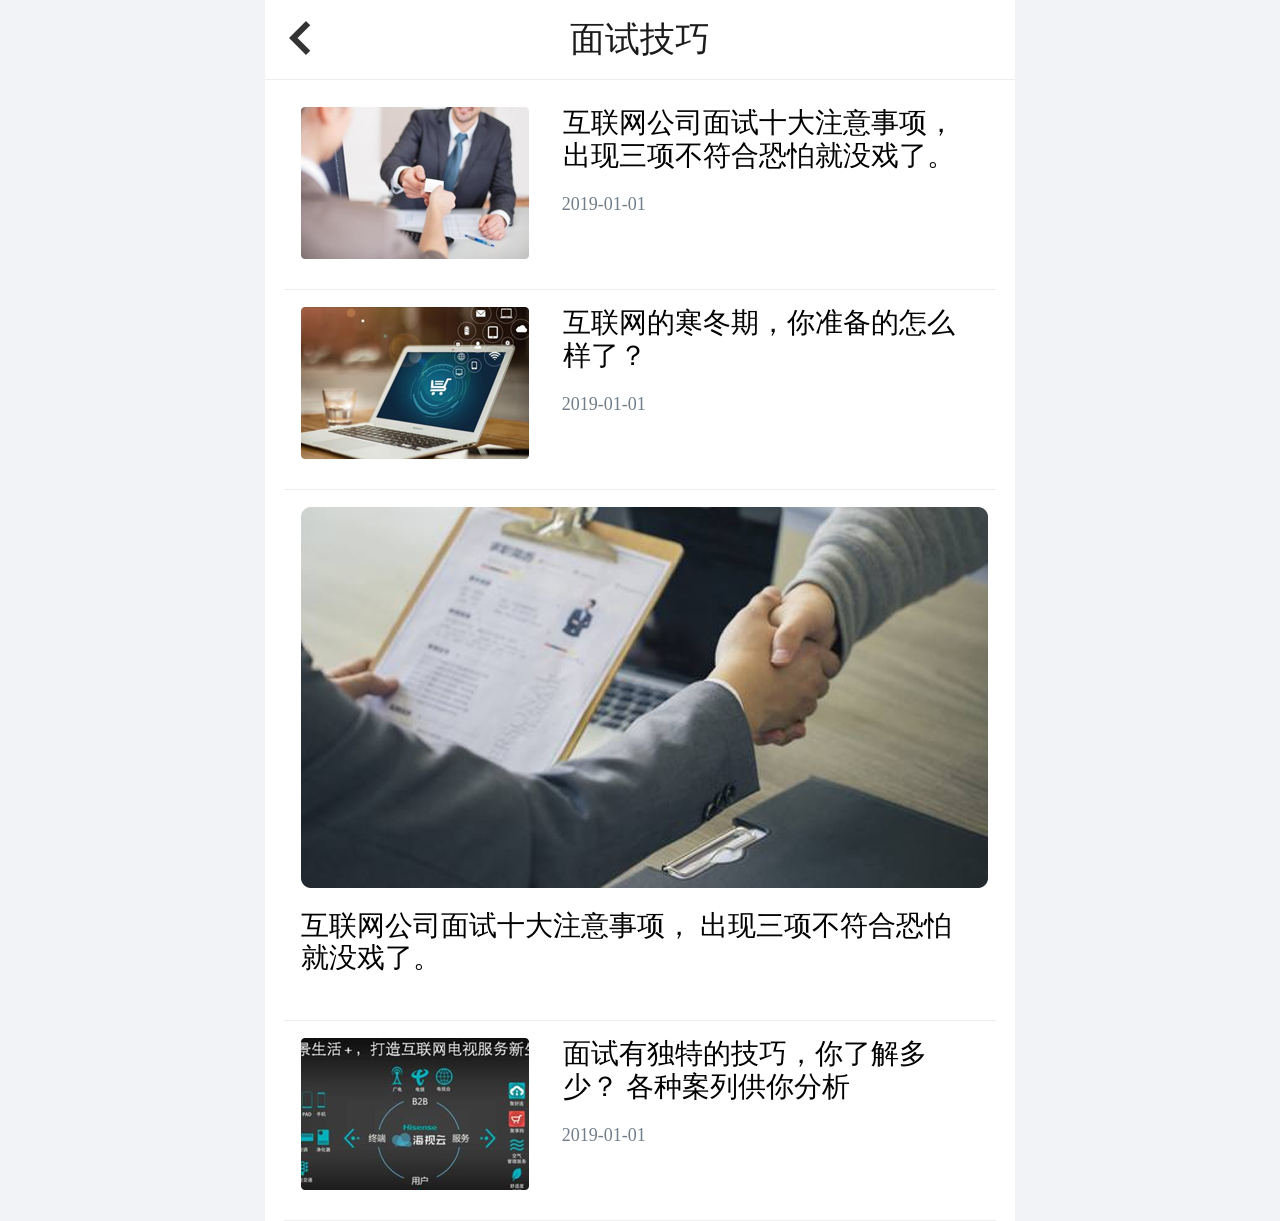
==== skill.html @ 9ead9903 "添加了新页面" ====
<!DOCTYPE html>
<html lang="en">
<head>
    <meta charset="UTF-8">
    <meta name="viewport" content="width=device-width, initial-scale=1.0,
    user-scalable=no, maximum-scale=1.0, minimum-scale=1.0">
    <title>面试技巧</title>
    <link rel="stylesheet" href="css/normalize.css" />
    <link rel="stylesheet" href="css/skill.css" />
    <link rel="stylesheet" href="css/swiper.min.css" />
</head>
<body>
     <section class="wrap">
         <!-- 头部区域 -->
         <a href="index.html" class="return"></a>
        <header class="header">面试技巧</header>
    </section>

    <!-- 内容详情页 开始 -->
    <div class="content">
        <ul>
            <li>
                <a href="#">
                    <img src="images/面试技巧1.png" alt="">
                    <p>互联网公司面试十大注意事项， 出现三项不符合恐怕就没戏了。</p>
                    <span>2019-01-01</span>
                </a>
            </li>
            <li>
                <a href="#">
                    <img src="images/面试技巧2.png" alt="">
                    <p>互联网的寒冬期，你准备的怎么样了？</p>
                    <span>2019-01-01</span>
                </a>
            </li>
            <li>
                <a href="#">
                    <img src="images/面试技巧3.png" alt="">
                     <p>互联网公司面试十大注意事项， 出现三项不符合恐怕 就没戏了。</p>
                </a>
            </li>
            <li>
                <a href="#">
                    <img src="images/面试技巧4.png" alt="">
                  <p>面试有独特的技巧，你了解多少？ 各种案列供你分析</p>
                  <span>2019-01-01</span>
                </a>
            </li>
        </ul>
    </div>
    <!-- 内容详情页 结束 -->
    <script src="js/swiper.min.js"></script>
    <script src="js/flexible.js"></script>
</body>
</html>
---- css/skill.css ----
.wrap {
  position: relative;
  background-color: #fff;
  padding-bottom: 0.2667rem;
}
.wrap .return {
  position: absolute;
  top: 0.1333rem;
  left: 0.1333rem;
  text-decoration: none;
  font-size: 1.6rem;
  font-family: 'icomoon';
  color: #333333;
}
.wrap header {
  width: 100%;
  height: 2.1333rem;
  line-height: 2.1333rem;
  text-align: center;
  color: #1B1B1B;
  font-size: 0.9333rem;
  border-bottom: 0.0267rem solid #ededed;
}
.content {
  width: 100%;
  background-color: #fff;
}
.content ul {
  margin: auto;
  width: 95%;
}
.content ul li {
  padding: 0.4667rem;
  height: 5.3333rem;
  border-bottom: 0.0267rem solid #ededed;
}
.content ul li a {
  text-decoration: none;
}
.content ul li a p {
  float: right;
  width: 11.0933rem;
  height: 2.0533rem;
  font-size: 0.7467rem;
  color: #010101;
}
.content ul li a span {
  float: left;
  display: block;
  margin-left: 0.867rem;
  margin-top: 0.2667rem;
  font-size: 0.48rem;
  color: #717D88;
}
.content ul li a img {
  float: left;
  width: 6.08rem;
  height: 4.0533rem;
}
.content ul li:nth-child(3) {
  height: 14.16rem;
}
.content ul li:nth-child(3) a img {
  width: 18.32rem;
  height: 10.16rem;
}
.content ul li:nth-child(3) a p {
  margin-top: 0.5667rem;
  width: 100%;
}
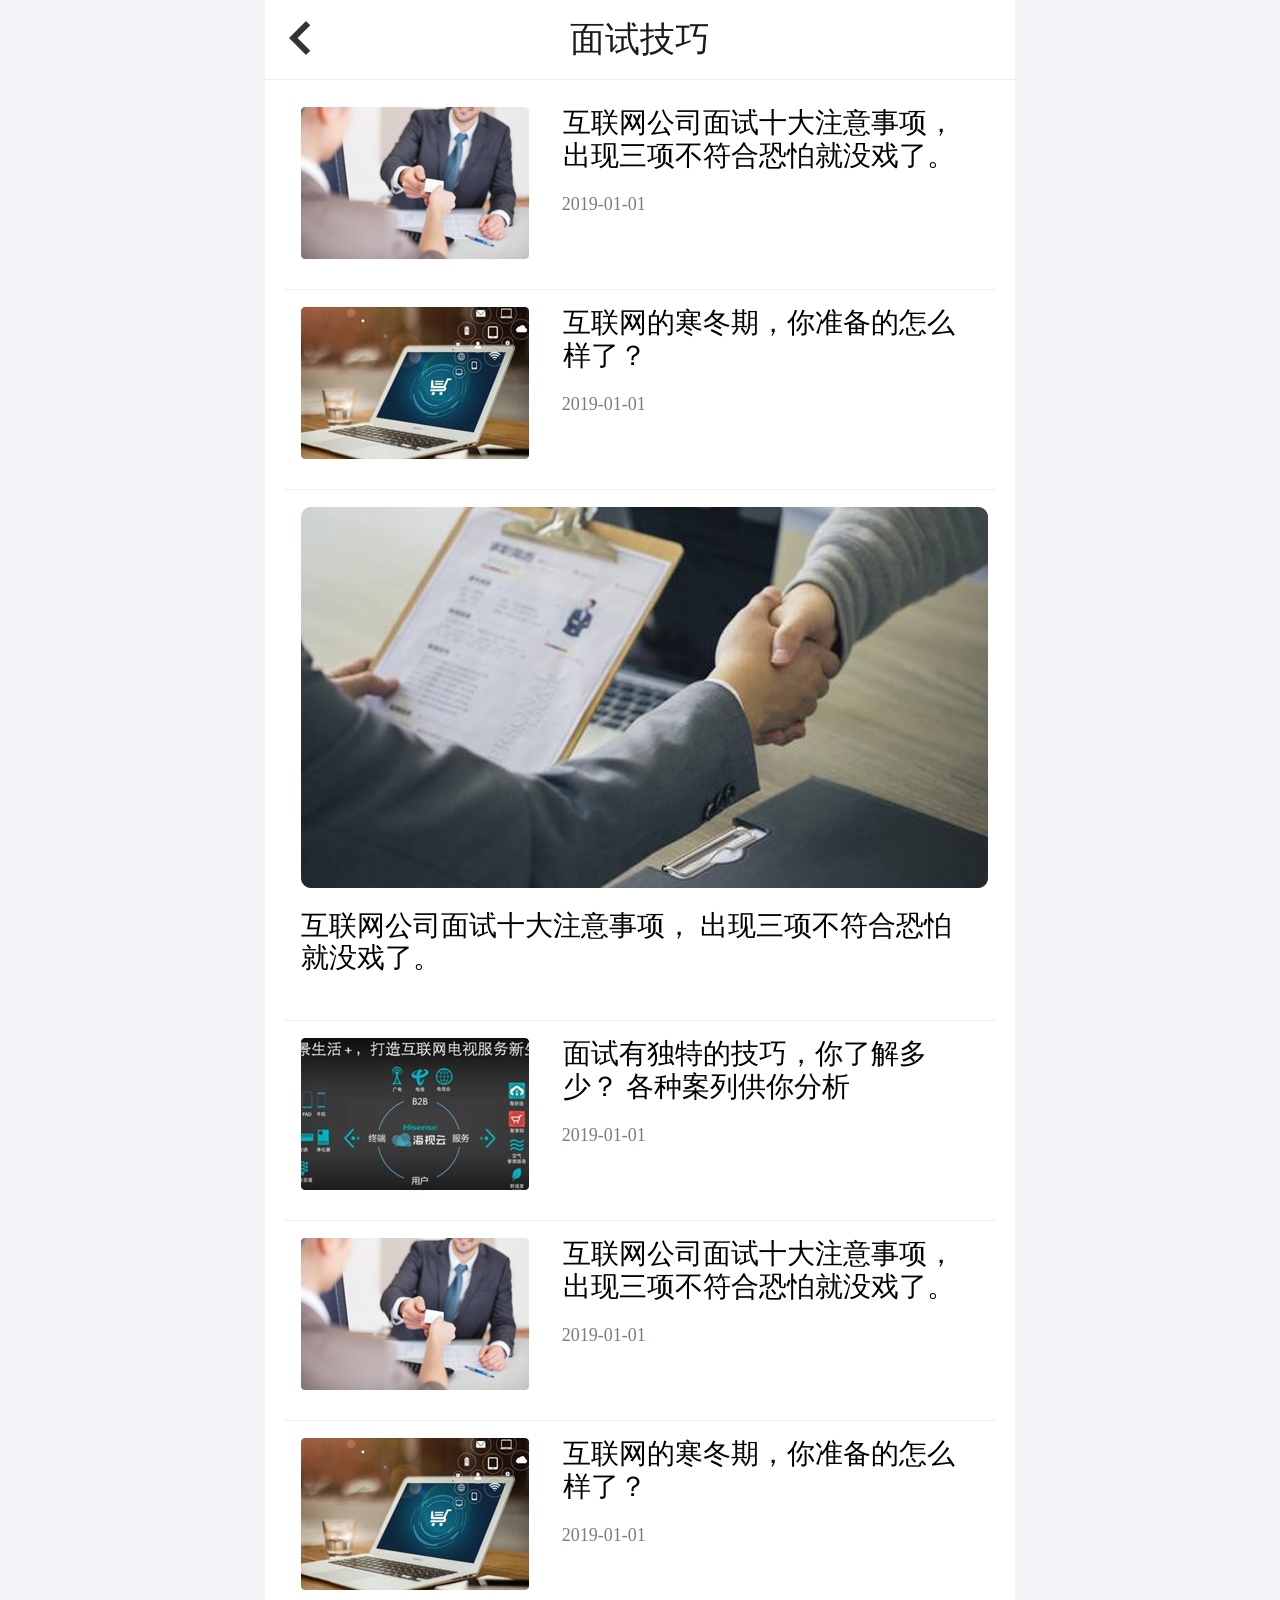
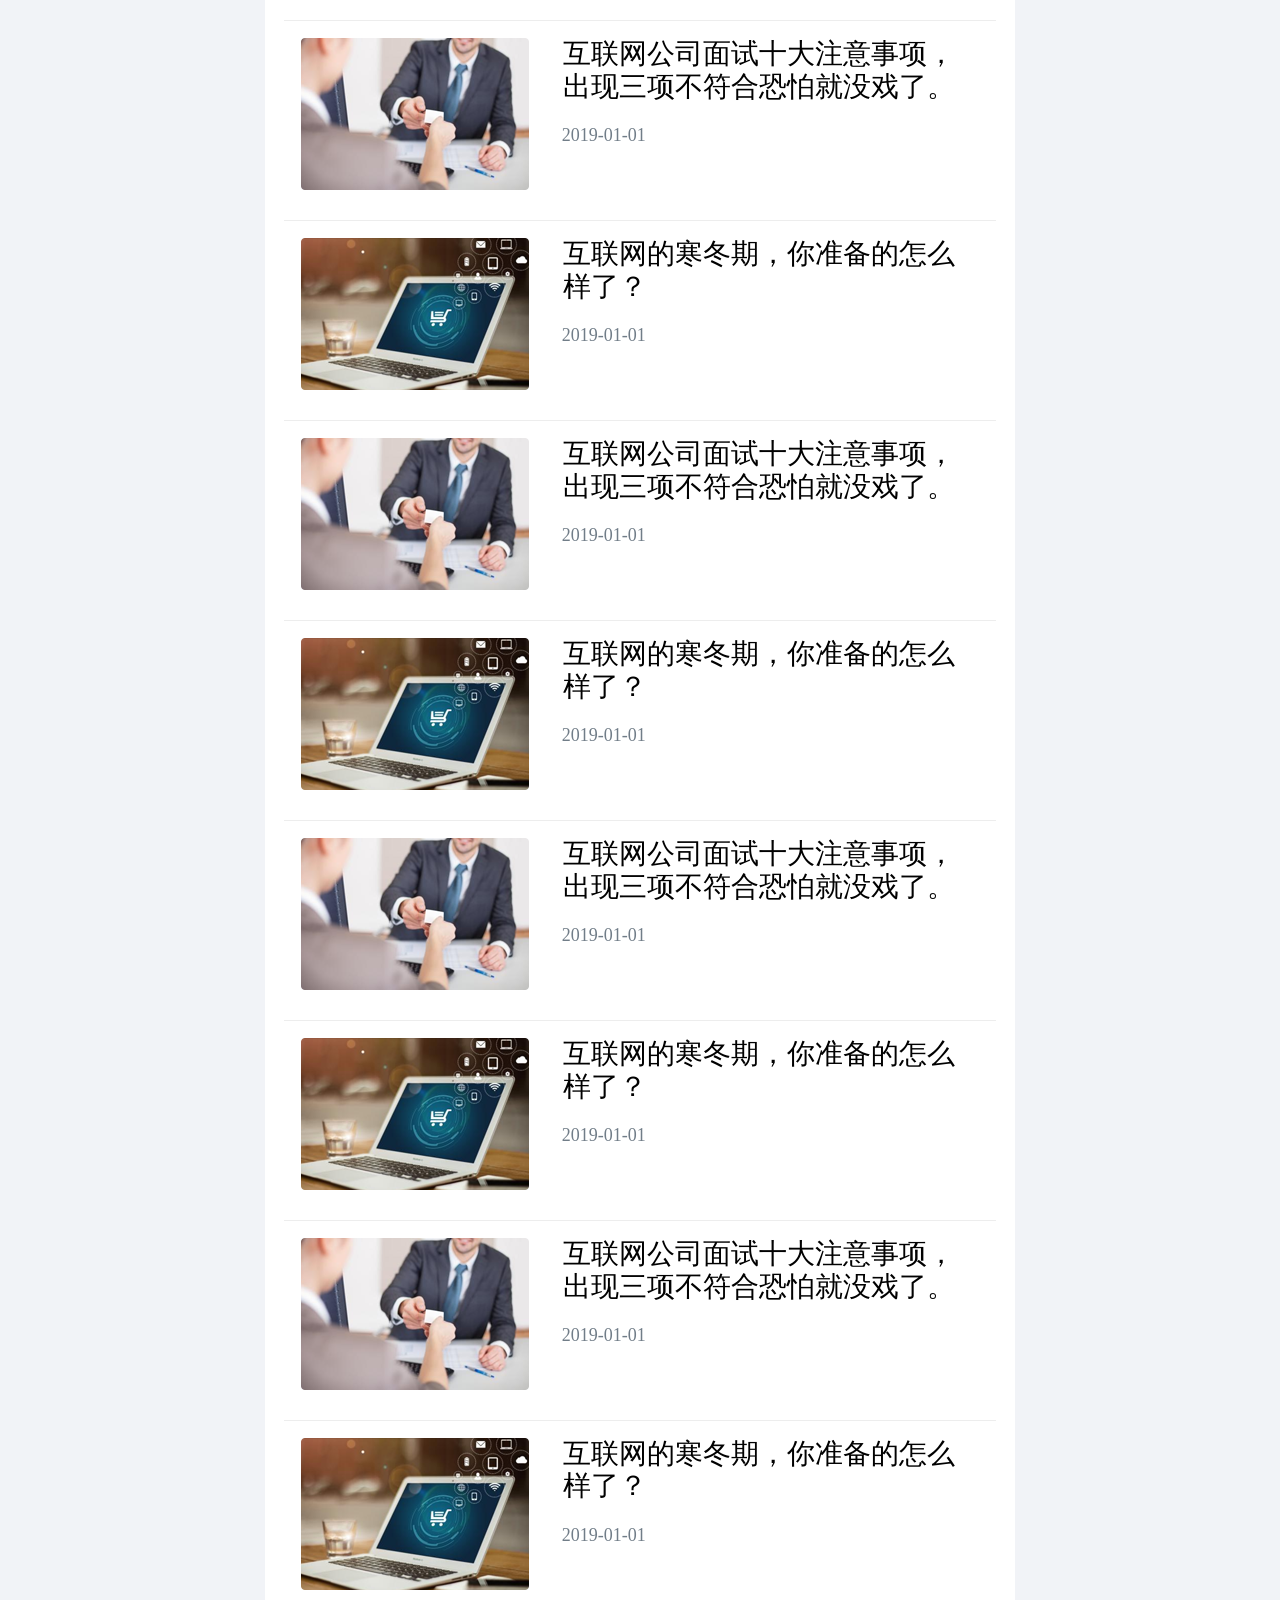
==== commit 973a67a6: "修改页面" ====
--- a/skill.html
+++ b/skill.html
@@ -46,6 +46,73 @@
                   <span>2019-01-01</span>
                 </a>
             </li>
+            <li>
+                <a href="#">
+                    <img src="images/面试技巧1.png" alt="">
+                    <p>互联网公司面试十大注意事项， 出现三项不符合恐怕就没戏了。</p>
+                    <span>2019-01-01</span>
+                </a>
+            </li>
+            <li>
+                <a href="#">
+                    <img src="images/面试技巧2.png" alt="">
+                    <p>互联网的寒冬期，你准备的怎么样了？</p>
+                    <span>2019-01-01</span>
+                </a>
+            </li><li>
+                <a href="#">
+                    <img src="images/面试技巧1.png" alt="">
+                    <p>互联网公司面试十大注意事项， 出现三项不符合恐怕就没戏了。</p>
+                    <span>2019-01-01</span>
+                </a>
+            </li>
+            <li>
+                <a href="#">
+                    <img src="images/面试技巧2.png" alt="">
+                    <p>互联网的寒冬期，你准备的怎么样了？</p>
+                    <span>2019-01-01</span>
+                </a>
+            </li>
+            <li>
+                <a href="#">
+                    <img src="images/面试技巧1.png" alt="">
+                    <p>互联网公司面试十大注意事项， 出现三项不符合恐怕就没戏了。</p>
+                    <span>2019-01-01</span>
+                </a>
+            </li>
+            <li>
+                <a href="#">
+                    <img src="images/面试技巧2.png" alt="">
+                    <p>互联网的寒冬期，你准备的怎么样了？</p>
+                    <span>2019-01-01</span>
+                </a>
+            </li><li>
+                <a href="#">
+                    <img src="images/面试技巧1.png" alt="">
+                    <p>互联网公司面试十大注意事项， 出现三项不符合恐怕就没戏了。</p>
+                    <span>2019-01-01</span>
+                </a>
+            </li>
+            <li>
+                <a href="#">
+                    <img src="images/面试技巧2.png" alt="">
+                    <p>互联网的寒冬期，你准备的怎么样了？</p>
+                    <span>2019-01-01</span>
+                </a>
+            </li><li>
+                <a href="#">
+                    <img src="images/面试技巧1.png" alt="">
+                    <p>互联网公司面试十大注意事项， 出现三项不符合恐怕就没戏了。</p>
+                    <span>2019-01-01</span>
+                </a>
+            </li>
+            <li>
+                <a href="#">
+                    <img src="images/面试技巧2.png" alt="">
+                    <p>互联网的寒冬期，你准备的怎么样了？</p>
+                    <span>2019-01-01</span>
+                </a>
+            </li>
         </ul>
     </div>
     <!-- 内容详情页 结束 -->
